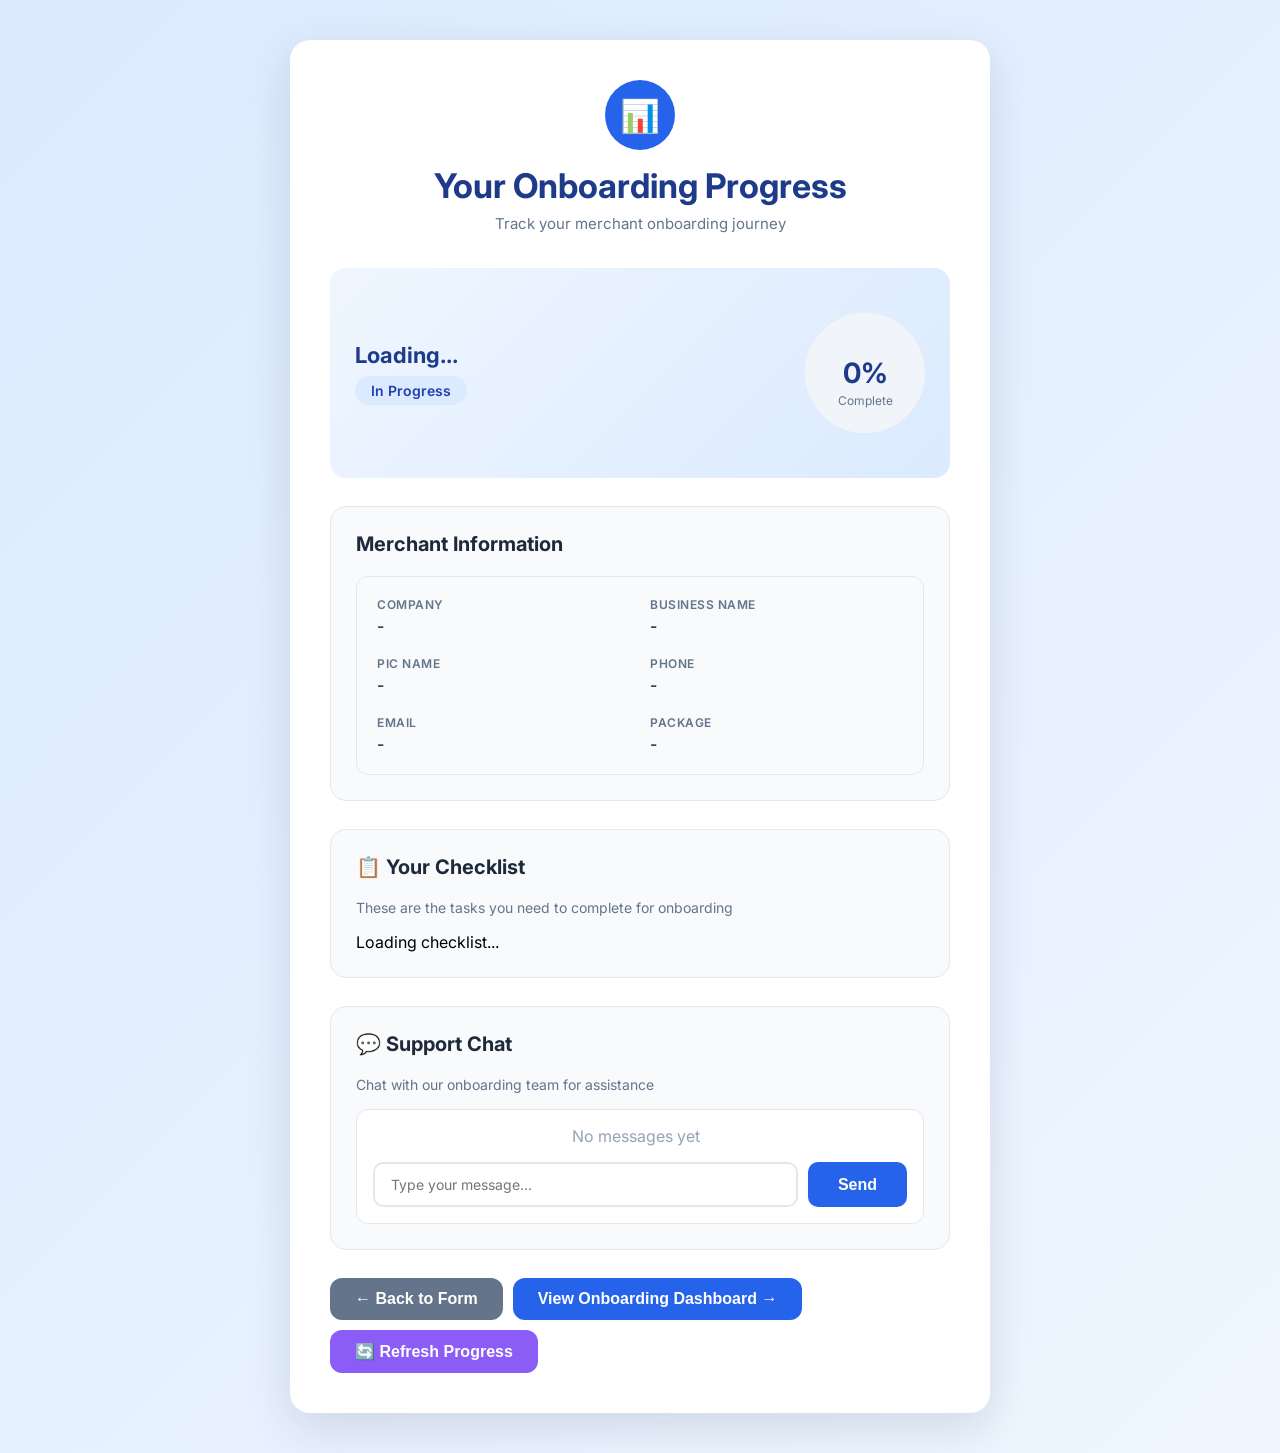
==== merchant.html @ 3d04d86f "Create merchant.html" ====
<!DOCTYPE html>
<html lang="en">
<head>
    <meta charset="UTF-8">
    <meta name="viewport" content="width=device-width, initial-scale=1.0">
    <title>Merchant Progress</title>
    <link rel="preconnect" href="https://fonts.googleapis.com">
    <link rel="preconnect" href="https://fonts.gstatic.com" crossorigin>
    <link href="https://fonts.googleapis.com/css2?family=Inter:wght@300;400;500;600;700&display=swap" rel="stylesheet">
    <link rel="stylesheet" href="style.css">
    <style>
        /* Additional merchant-specific styles */
        .progress-ring {
            display: flex;
            justify-content: center;
            align-items: center;
            margin: 20px 0;
        }
        .circular-progress {
            width: 120px;
            height: 120px;
            border-radius: 50%;
            background: #f1f5f9;
            display: flex;
            align-items: center;
            justify-content: center;
            position: relative;
        }
        .circular-progress .percentage {
            font-size: 28px;
            font-weight: 700;
            color: #1e3a8a;
        }
        .circular-progress .label {
            font-size: 12px;
            color: #64748b;
            position: absolute;
            bottom: 25px;
        }
        .status-badge {
            display: inline-block;
            padding: 6px 16px;
            border-radius: 20px;
            font-size: 14px;
            font-weight: 600;
        }
        .status-badge.in-progress {
            background: #dbeafe;
            color: #1e40af;
        }
        .status-badge.completed {
            background: #d1fae5;
            color: #065f46;
        }
        .task-item {
            display: flex;
            align-items: center;
            padding: 14px 16px;
            background: white;
            border-radius: 10px;
            border: 1px solid #e2e8f0;
            transition: all 0.3s;
            margin-bottom: 10px;
        }
        .task-item:hover {
            border-color: #93c5fd;
            box-shadow: 0 2px 8px rgba(37, 99, 235, 0.08);
        }
        .task-item.completed {
            background: #f0fdf4;
            border-color: #86efac;
        }
        .task-icon {
            font-size: 20px;
            margin-right: 12px;
        }
        .task-title {
            flex: 1;
            font-weight: 500;
        }
        .task-title.completed {
            text-decoration: line-through;
            color: #94a3b8;
        }
        .task-owner-tag {
            font-size: 11px;
            padding: 3px 10px;
            border-radius: 12px;
            background: #f1f5f9;
            color: #64748b;
        }
        .chat-message {
            margin-bottom: 12px;
            display: flex;
        }
        .chat-message.system {
            justify-content: center;
        }
        .chat-message.merchant {
            justify-content: flex-end;
        }
        .chat-message.onboarding {
            justify-content: flex-start;
        }
        .message-bubble {
            max-width: 75%;
            padding: 12px 16px;
            border-radius: 12px;
            word-wrap: break-word;
        }
        .chat-message.merchant .message-bubble {
            background: #2563eb;
            color: white;
            border-bottom-right-radius: 4px;
        }
        .chat-message.onboarding .message-bubble {
            background: #f1f5f9;
            color: #1e293b;
            border-bottom-left-radius: 4px;
        }
        .chat-message.system .message-bubble {
            background: #fef3c7;
            color: #92400e;
            font-size: 13px;
        }
        .message-sender {
            font-size: 11px;
            font-weight: 600;
            margin-bottom: 3px;
            display: block;
        }
        .message-time {
            font-size: 10px;
            opacity: 0.6;
            margin-top: 4px;
            display: block;
        }
        .chat-container {
            border: 1px solid #e2e8f0;
            border-radius: 12px;
            padding: 16px;
            background: white;
        }
        .messages-scroll {
            max-height: 320px;
            overflow-y: auto;
            margin-bottom: 16px;
            padding-right: 8px;
        }
        .messages-scroll::-webkit-scrollbar {
            width: 6px;
        }
        .messages-scroll::-webkit-scrollbar-track {
            background: #f1f5f9;
            border-radius: 3px;
        }
        .messages-scroll::-webkit-scrollbar-thumb {
            background: #cbd5e1;
            border-radius: 3px;
        }
        .messages-scroll::-webkit-scrollbar-thumb:hover {
            background: #94a3b8;
        }
        .merchant-info-grid {
            display: grid;
            grid-template-columns: 1fr 1fr;
            gap: 20px;
            background: #f8fafc;
            padding: 20px;
            border-radius: 12px;
            border: 1px solid #e2e8f0;
        }
        .info-item {
            display: flex;
            flex-direction: column;
        }
        .info-label {
            font-size: 12px;
            font-weight: 600;
            color: #64748b;
            text-transform: uppercase;
            letter-spacing: 0.5px;
        }
        .info-value {
            font-size: 16px;
            font-weight: 500;
            color: #1e293b;
            margin-top: 4px;
        }
        @media (max-width: 640px) {
            .merchant-info-grid {
                grid-template-columns: 1fr;
                gap: 12px;
            }
            .circular-progress {
                width: 100px;
                height: 100px;
            }
            .circular-progress .percentage {
                font-size: 24px;
            }
        }
    </style>
</head>
<body>
    <div class="container">
        <div class="header">
            <div class="logo">📊</div>
            <h1>Your Onboarding Progress</h1>
            <p>Track your merchant onboarding journey</p>
        </div>

        <!-- Status Overview -->
        <div class="section" style="background: linear-gradient(135deg, #eff6ff, #dbeafe); border: none;">
            <div style="display: flex; justify-content: space-between; align-items: center; flex-wrap: wrap; gap: 15px;">
                <div>
                    <h2 style="margin: 0; font-size: 22px; color: #1e3a8a;" id="merchantNameDisplay">Loading...</h2>
                    <div style="margin-top: 8px;">
                        <span class="status-badge in-progress" id="statusBadge">In Progress</span>
                    </div>
                </div>
                <div class="progress-ring">
                    <div class="circular-progress">
                        <span class="percentage" id="progressPercentage">0%</span>
                        <span class="label">Complete</span>
                    </div>
                </div>
            </div>
        </div>

        <!-- Merchant Details -->
        <div class="section">
            <h2>Merchant Information</h2>
            <div class="merchant-info-grid" id="merchantInfo">
                <div class="info-item">
                    <span class="info-label">Company</span>
                    <span class="info-value" id="displayCompany">-</span>
                </div>
                <div class="info-item">
                    <span class="info-label">Business Name</span>
                    <span class="info-value" id="displayBusiness">-</span>
                </div>
                <div class="info-item">
                    <span class="info-label">PIC Name</span>
                    <span class="info-value" id="displayPIC">-</span>
                </div>
                <div class="info-item">
                    <span class="info-label">Phone</span>
                    <span class="info-value" id="displayPhone">-</span>
                </div>
                <div class="info-item">
                    <span class="info-label">Email</span>
                    <span class="info-value" id="displayEmail">-</span>
                </div>
                <div class="info-item">
                    <span class="info-label">Package</span>
                    <span class="info-value" id="displayPackage">-</span>
                </div>
            </div>
        </div>

        <!-- Checklist -->
        <div class="section">
            <h2>📋 Your Checklist</h2>
            <p style="color: #64748b; font-size: 14px; margin-bottom: 16px;">These are the tasks you need to complete for onboarding</p>
            <div id="checklistContainer">
                <p>Loading checklist...</p>
            </div>
        </div>

        <!-- Chat Section -->
        <div class="section">
            <h2>💬 Support Chat</h2>
            <p style="color: #64748b; font-size: 14px; margin-bottom: 16px;">Chat with our onboarding team for assistance</p>
            <div class="chat-container">
                <div class="messages-scroll" id="messagesContainer">
                    <div id="messagesList">
                        <p style="color: #94a3b8; text-align: center;">No messages yet</p>
                    </div>
                </div>
                <form id="chatForm" style="display: flex; gap: 10px;">
                    <input type="text" id="chatInput" placeholder="Type your message..." 
                           style="flex: 1; padding: 12px 16px; border: 2px solid #e2e8f0; border-radius: 10px; font-size: 14px; transition: 0.3s;">
                    <button type="submit" style="width: auto; padding: 12px 30px; background: #2563eb; color: white; border: none; border-radius: 10px; font-weight: 600; cursor: pointer; transition: 0.3s;">
                        Send
                    </button>
                </form>
            </div>
        </div>

        <!-- Navigation -->
        <div style="display: flex; gap: 10px; margin-top: 20px; flex-wrap: wrap;">
            <button onclick="window.location.href='index.html'" style="background: #64748b; width: auto; padding: 12px 25px;">
                ← Back to Form
            </button>
            <button onclick="window.location.href='onboarding.html?merchantId=' + getMerchantId()" style="background: #2563eb; width: auto; padding: 12px 25px;">
                View Onboarding Dashboard →
            </button>
            <button onclick="window.location.reload()" style="background: #8b5cf6; width: auto; padding: 12px 25px;">
                🔄 Refresh Progress
            </button>
        </div>
    </div>

    <script src="merchant.js"></script>
</body>
</html>
---- style.css ----
/* =========================
   Google Font
========================= */

*{
    margin:0;
    padding:0;
    box-sizing:border-box;
}

body{

    font-family:'Inter',sans-serif;

    background:linear-gradient(135deg,#dbeafe,#eff6ff);

    min-height:100vh;

    display:flex;

    justify-content:center;

    align-items:center;

    padding:40px 20px;

}

/* =========================
   Main Card
========================= */

.container{

    width:100%;

    max-width:700px;

    background:#ffffff;

    border-radius:20px;

    padding:40px;

    box-shadow:
    0 15px 45px rgba(15,23,42,.12);

}

/* =========================
   Header
========================= */

.header{

    text-align:center;

    margin-bottom:35px;

}

.logo{

    width:70px;

    height:70px;

    margin:auto;

    border-radius:50%;

    background:#2563eb;

    color:white;

    display:flex;

    align-items:center;

    justify-content:center;

    font-size:32px;

    margin-bottom:15px;

}

.header h1{

    font-size:34px;

    color:#1e3a8a;

    margin-bottom:8px;

}

.header p{

    color:#64748b;

    font-size:15px;

}

/* =========================
   Sections
========================= */

.section{

    margin-bottom:28px;

    padding:25px;

    border:1px solid #e2e8f0;

    border-radius:16px;

    background:#f8fafc;

}

.section h2{

    font-size:20px;

    margin-bottom:20px;

    color:#1e293b;

}

/* =========================
   Form
========================= */

.row{

    display:flex;

    gap:18px;

}

.form-group{

    flex:1;

    margin-bottom:18px;

}

label{

    display:block;

    margin-bottom:8px;

    font-size:14px;

    font-weight:600;

    color:#334155;

}

input,
select,
textarea{

    width:100%;

    padding:13px 15px;

    border:1px solid #cbd5e1;

    border-radius:10px;

    font-size:15px;

    font-family:inherit;

    background:white;

    transition:.25s;

}

textarea{

    resize:vertical;

}

input:focus,
select:focus,
textarea:focus{

    outline:none;

    border-color:#2563eb;

    box-shadow:0 0 0 4px rgba(37,99,235,.15);

}

/* =========================
   Button
========================= */

button{

    width:100%;

    padding:15px;

    border:none;

    border-radius:12px;

    background:#2563eb;

    color:white;

    font-size:16px;

    font-weight:600;

    cursor:pointer;

    transition:.3s;

}

button:hover{

    background:#1d4ed8;

    transform:translateY(-2px);

    box-shadow:0 10px 25px rgba(37,99,235,.25);

}

/* =========================
   Mobile
========================= */

@media(max-width:768px){

.container{

    padding:25px;

}

.row{

    flex-direction:column;

    gap:0;

}

.header h1{

    font-size:28px;

}

.section{

    padding:20px;

}

}
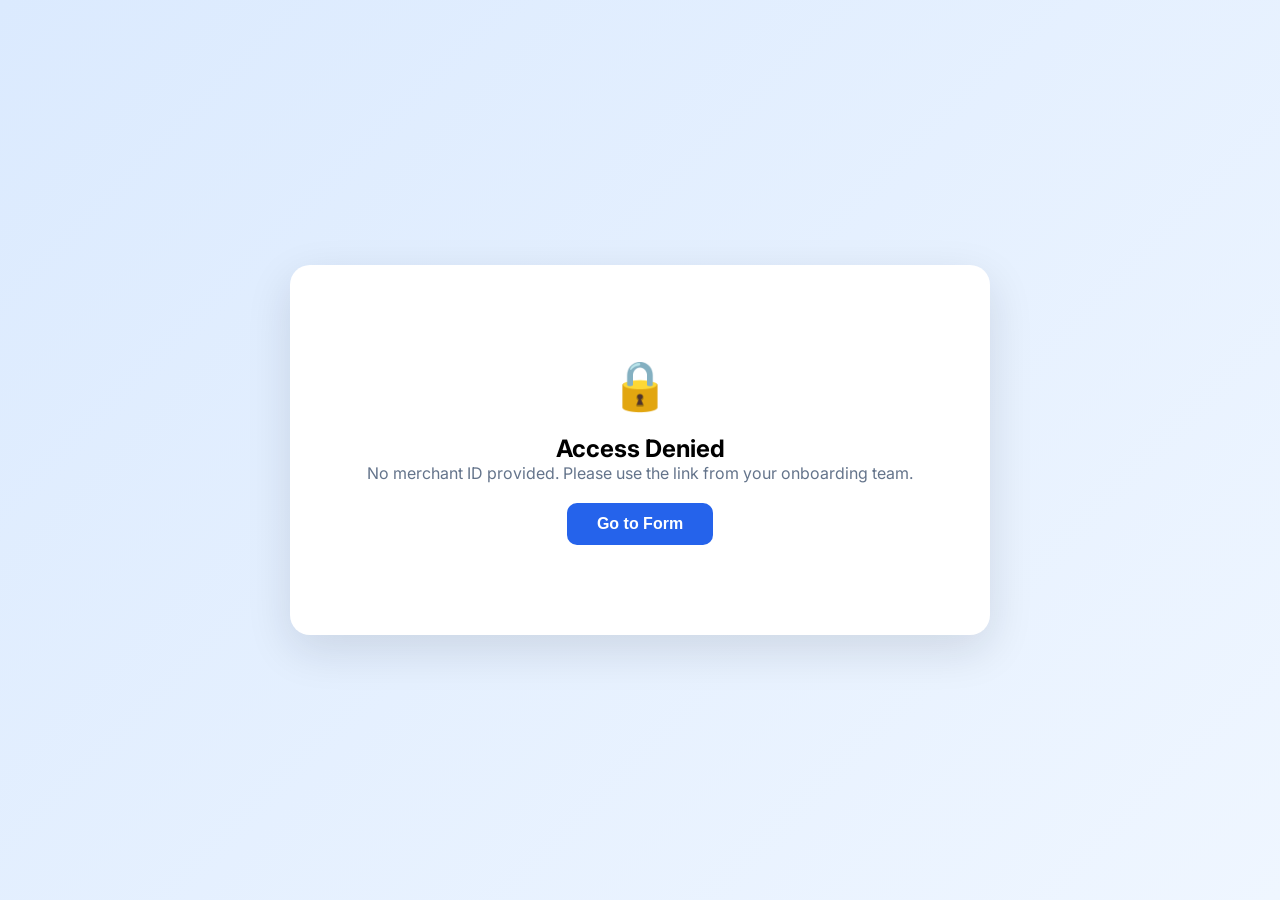
==== commit d8db0c42: "Update merchant.html" ====
--- a/merchant.html
+++ b/merchant.html
@@ -289,18 +289,20 @@
         </div>
 
         <!-- Navigation -->
-        <div style="display: flex; gap: 10px; margin-top: 20px; flex-wrap: wrap;">
-            <button onclick="window.location.href='index.html'" style="background: #64748b; width: auto; padding: 12px 25px;">
-                ← Back to Form
-            </button>
-            <button onclick="window.location.href='onboarding.html?merchantId=' + getMerchantId()" style="background: #2563eb; width: auto; padding: 12px 25px;">
-                View Onboarding Dashboard →
-            </button>
-            <button onclick="window.location.reload()" style="background: #8b5cf6; width: auto; padding: 12px 25px;">
-                🔄 Refresh Progress
-            </button>
-        </div>
-    </div>
+<div style="display: flex; gap: 10px; margin-top: 20px; flex-wrap: wrap;">
+    <button onclick="window.location.href='index.html'" style="background: #64748b; width: auto; padding: 12px 25px; border: none; border-radius: 10px; color: white; font-weight: 600; cursor: pointer;">
+        ← Back to Form
+    </button>
+    <button onclick="window.location.href='onboarding.html?merchantId=' + getMerchantId()" style="background: #2563eb; width: auto; padding: 12px 25px; border: none; border-radius: 10px; color: white; font-weight: 600; cursor: pointer;">
+        View Onboarding Dashboard →
+    </button>
+    <button onclick="window.location.href='chat.html?merchantId=' + getMerchantId()" style="background: #8b5cf6; width: auto; padding: 12px 25px; border: none; border-radius: 10px; color: white; font-weight: 600; cursor: pointer;">
+        💬 Open Chat
+    </button>
+    <button onclick="window.location.reload()" style="background: #059669; width: auto; padding: 12px 25px; border: none; border-radius: 10px; color: white; font-weight: 600; cursor: pointer;">
+        🔄 Refresh
+    </button>
+</div>
 
     <script src="merchant.js"></script>
 </body>
